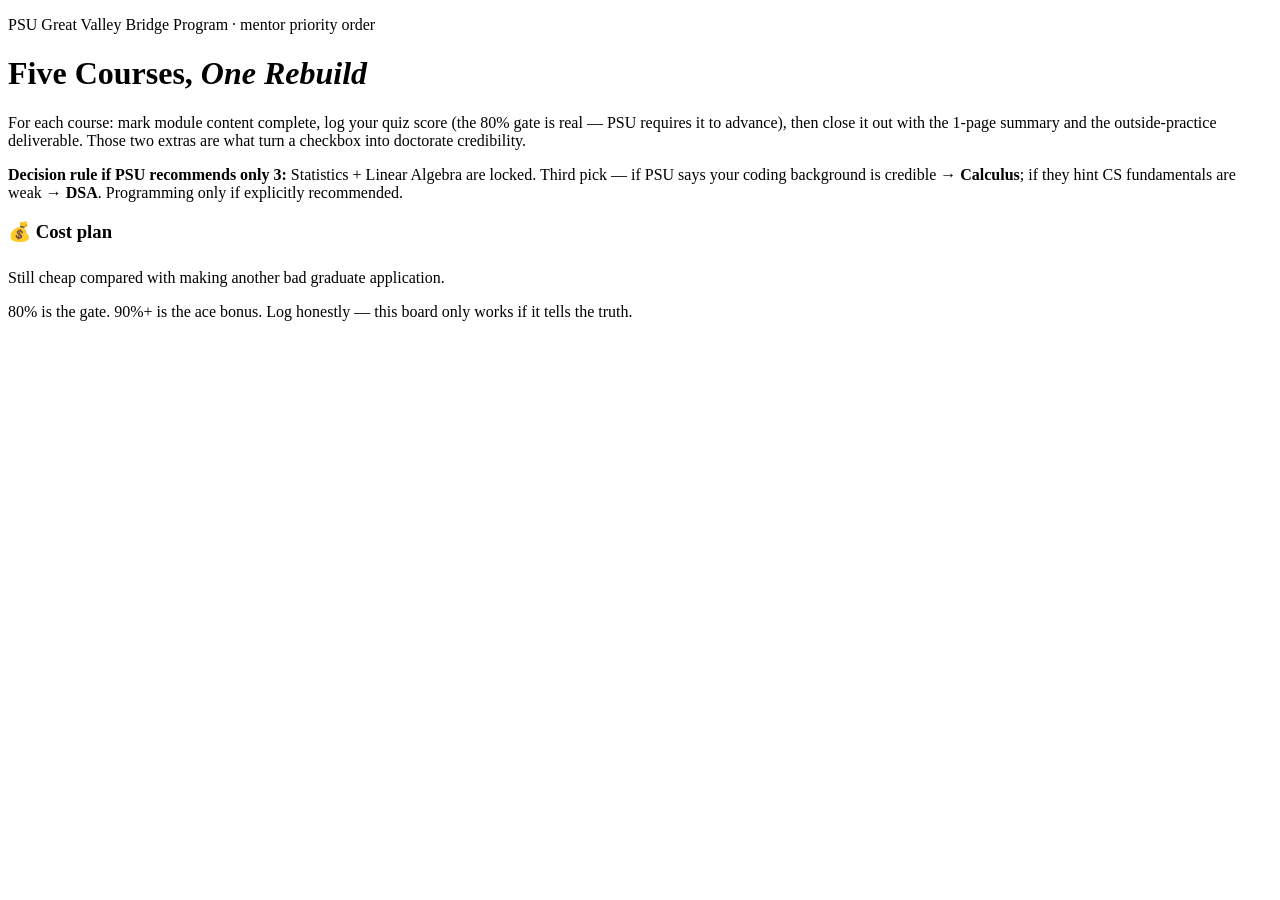
==== courses.html @ 09ba7eee "Add files via upload" ====
<!DOCTYPE html>
<html lang="en">
<head>
<meta charset="UTF-8">
<meta name="viewport" content="width=device-width, initial-scale=1.0">
<title>Courses — Lomon Doctorate Academy</title>
<link rel="preconnect" href="https://fonts.googleapis.com">
<link href="https://fonts.googleapis.com/css2?family=Fraunces:ital,wght@0,400;0,600;1,500&family=Space+Grotesk:wght@400;500;700&display=swap" rel="stylesheet">
<link rel="stylesheet" href="css/style.css">
</head>
<body>
<nav id="nav"></nav>
<main>
  <p class="kicker">PSU Great Valley Bridge Program · mentor priority order</p>
  <h1>Five Courses, <em>One Rebuild</em></h1>
  <p class="sub">For each course: mark module content complete, log your quiz score (the 80% gate is real — PSU requires it to advance), then close it out with the 1-page summary and the outside-practice deliverable. Those two extras are what turn a checkbox into doctorate credibility.</p>

  <div class="banner">
    <b>Decision rule if PSU recommends only 3:</b> Statistics + Linear Algebra are locked. Third pick — if PSU says your coding background is credible → <b>Calculus</b>; if they hint CS fundamentals are weak → <b>DSA</b>. Programming only if explicitly recommended.
  </div>

  <div class="card" style="margin:16px 0">
    <h3>💰 Cost plan</h3>
    <table id="costTable"></table>
    <p class="small" style="margin-top:8px">Still cheap compared with making another bad graduate application.</p>
  </div>

  <div id="courses"></div>

  <footer>80% is the gate. 90%+ is the ace bonus. Log honestly — this board only works if it tells the truth.</footer>
</main>

<script src="js/data.js"></script>
<script src="js/app.js"></script>
<script>
function render() {
  const s = STATE;
  document.getElementById("costTable").innerHTML =
    "<tr><th>Item</th><th>Cost</th></tr>" +
    COST_PLAN.map(r => `<tr class="${r.total ? "total" : ""}"><td>${r.item}</td><td>${r.cost}</td></tr>`).join("");

  document.getElementById("courses").innerHTML = COURSES.map(c => {
    const prog = courseProgress(s, c.id);
    const isDone = courseDone(s, c.id);
    return `<div class="card" id="${c.id}" style="margin-bottom:18px;border-left:4px solid ${c.color}">
      <div style="display:flex;justify-content:space-between;flex-wrap:wrap;gap:8px;align-items:baseline">
        <h3 style="font-size:1.2rem">${c.icon} ${c.order}. ${c.code} — ${c.name} ${isDone ? "✅" : ""}</h3>
        <span class="pill gold">${c.weeks}</span>
      </div>
      <p class="small" style="margin:4px 0 10px"><span class="pill">${c.phase}</span> &nbsp; ${c.why}</p>
      <p class="small">📖 ${c.zybook} · <a href="${c.url}" target="_blank" rel="noopener">official course page ↗</a> · <a href="https://support.zybooks.com/hc/en-us/categories/360004050694-Students" target="_blank" rel="noopener">zyBooks help ↗</a></p>
      <div class="bar" style="margin:12px 0"><i style="width:${prog*100}%;background:linear-gradient(90deg,${c.color},var(--gold))"></i></div>

      <table>
        <tr><th>Module</th><th style="width:120px">Content done</th><th style="width:150px">Quiz score</th><th style="width:90px">Gate</th></tr>
        ${c.modules.map((m, i) => {
          const key = c.id + "_m" + (i + 1);
          const score = s.quizzes[key];
          return `<tr>
            <td>${m}</td>
            <td><input type="checkbox" ${s.modules[key] ? "checked" : ""} style="accent-color:${c.color};width:16px;height:16px"
                 onchange="commit(st => st.modules['${key}'] = this.checked)"></td>
            <td><input type="number" min="0" max="100" placeholder="%" value="${score ?? ""}" style="width:80px"
                 onchange="logQuiz('${key}', this.value)"></td>
            <td>${score == null ? "—" : score >= 90 ? '<span class="pill ok">ACE 💯</span>' : score >= 80 ? '<span class="pill ok">PASS</span>' : '<span class="pill" style="color:var(--red);border-color:var(--red)">RETRY</span>'}</td>
          </tr>`;
        }).join("")}
      </table>

      <div class="grid grid-2" style="margin-top:14px">
        <div class="task ${s.summaries[c.id] ? "done" : ""}">
          <input type="checkbox" id="sum_${c.id}" ${s.summaries[c.id] ? "checked" : ""}
            onchange="commit(st => st.summaries['${c.id}'] = this.checked)">
          <label for="sum_${c.id}">✍️ <b>1-page summary written:</b> “${c.summary}” (+${XP.summary} XP)</label>
        </div>
        <div class="task ${s.outside[c.id] ? "done" : ""}">
          <input type="checkbox" id="out_${c.id}" ${s.outside[c.id] ? "checked" : ""}
            onchange="commit(st => st.outside['${c.id}'] = this.checked)">
          <label for="out_${c.id}">🛠️ <b>Outside practice done:</b> ${c.outside} (+${XP.outside} XP)</label>
        </div>
      </div>

      <details style="margin-top:12px">
        <summary class="small" style="cursor:pointer;color:var(--gold)">Exit questions — can you answer these out loud?</summary>
        <ul class="day-tasks">${c.exitQs.map(q => `<li>▸ ${q}</li>`).join("")}</ul>
      </details>
    </div>`;
  }).join("");
}
function logQuiz(key, val) {
  const v = val === "" ? null : Math.max(0, Math.min(100, +val));
  commit(st => { if (v == null) delete st.quizzes[key]; else st.quizzes[key] = v; });
  if (v >= 90) toast("💯 ACE! +" + (XP.quizPass + XP.quizAce) + " XP");
  else if (v >= 80) toast("✅ Gate passed! +" + XP.quizPass + " XP");
  else if (v != null) toast("Below 80 — review the missed Challenge Activities and retake.");
}
function onStateChange() { render(); }
document.addEventListener("DOMContentLoaded", () => {
  render();
  if (location.hash) document.querySelector(location.hash)?.scrollIntoView();
});
</script>
</body>
</html>
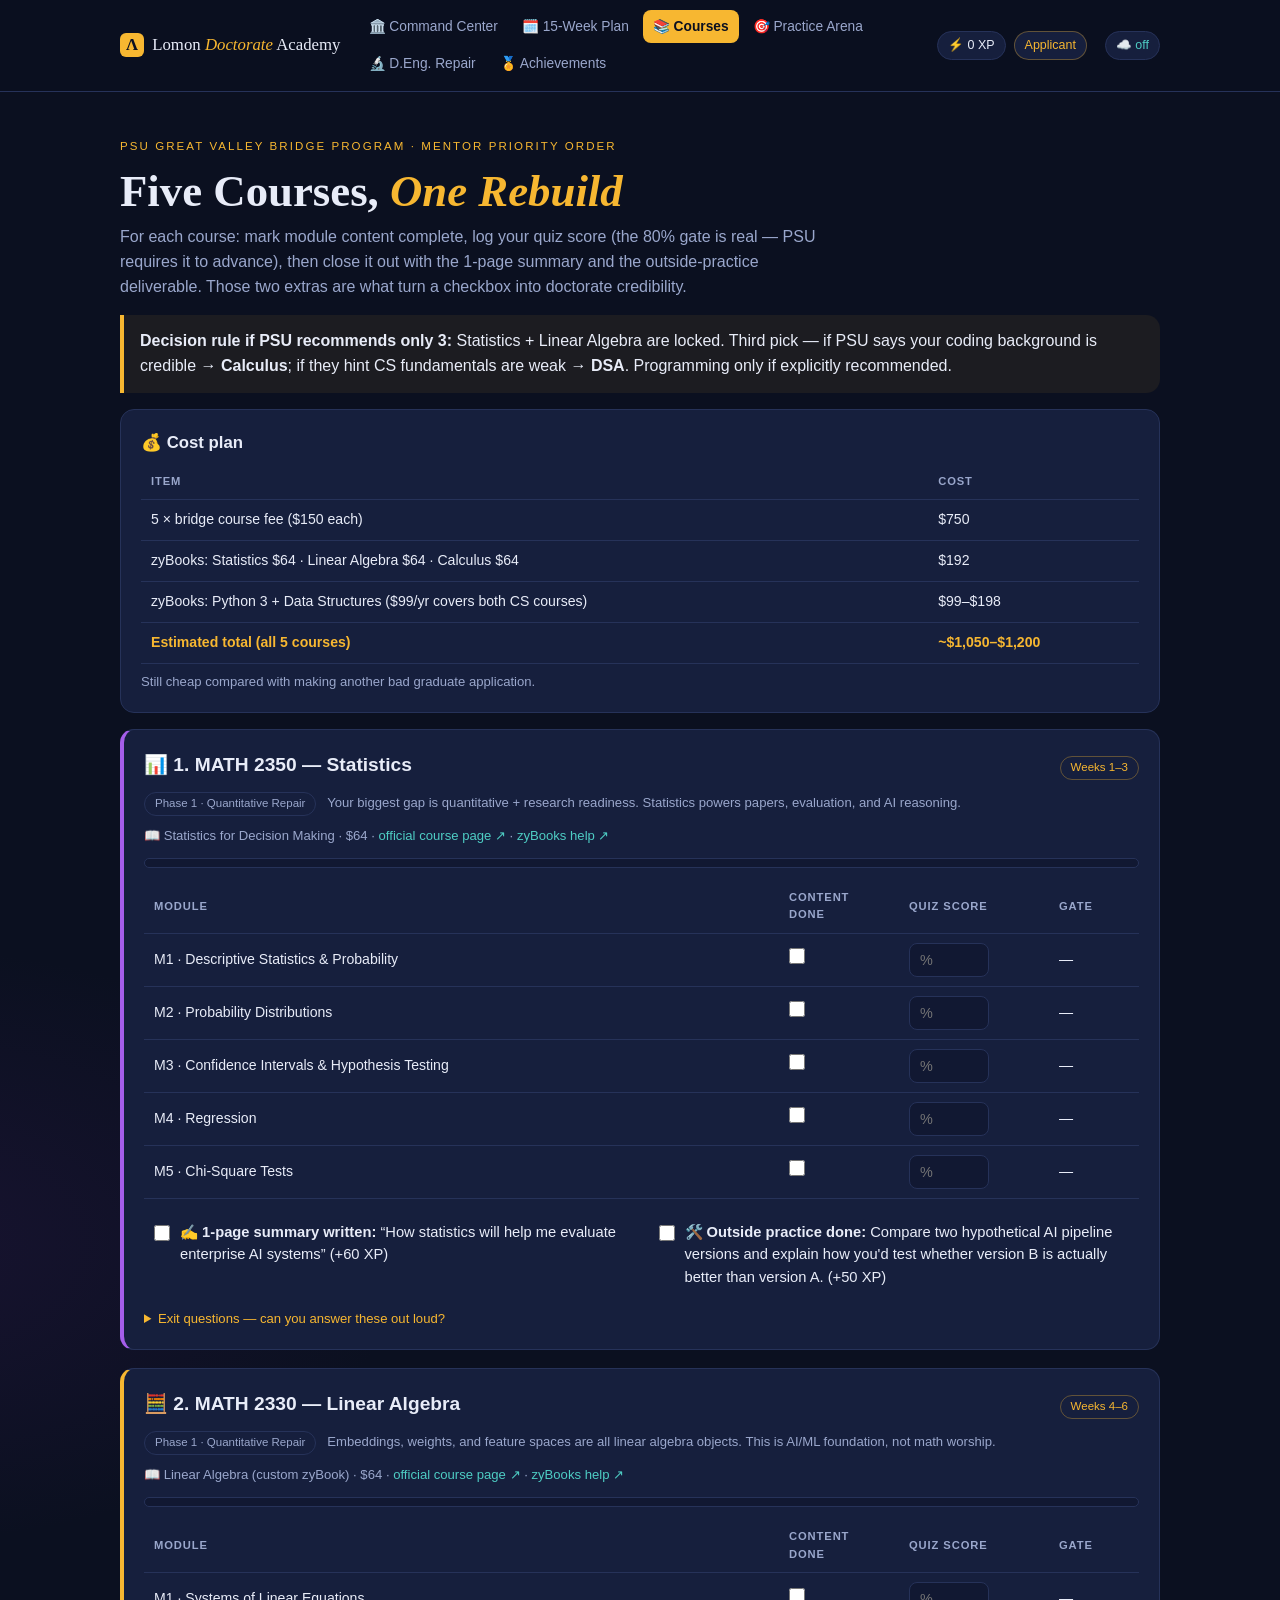
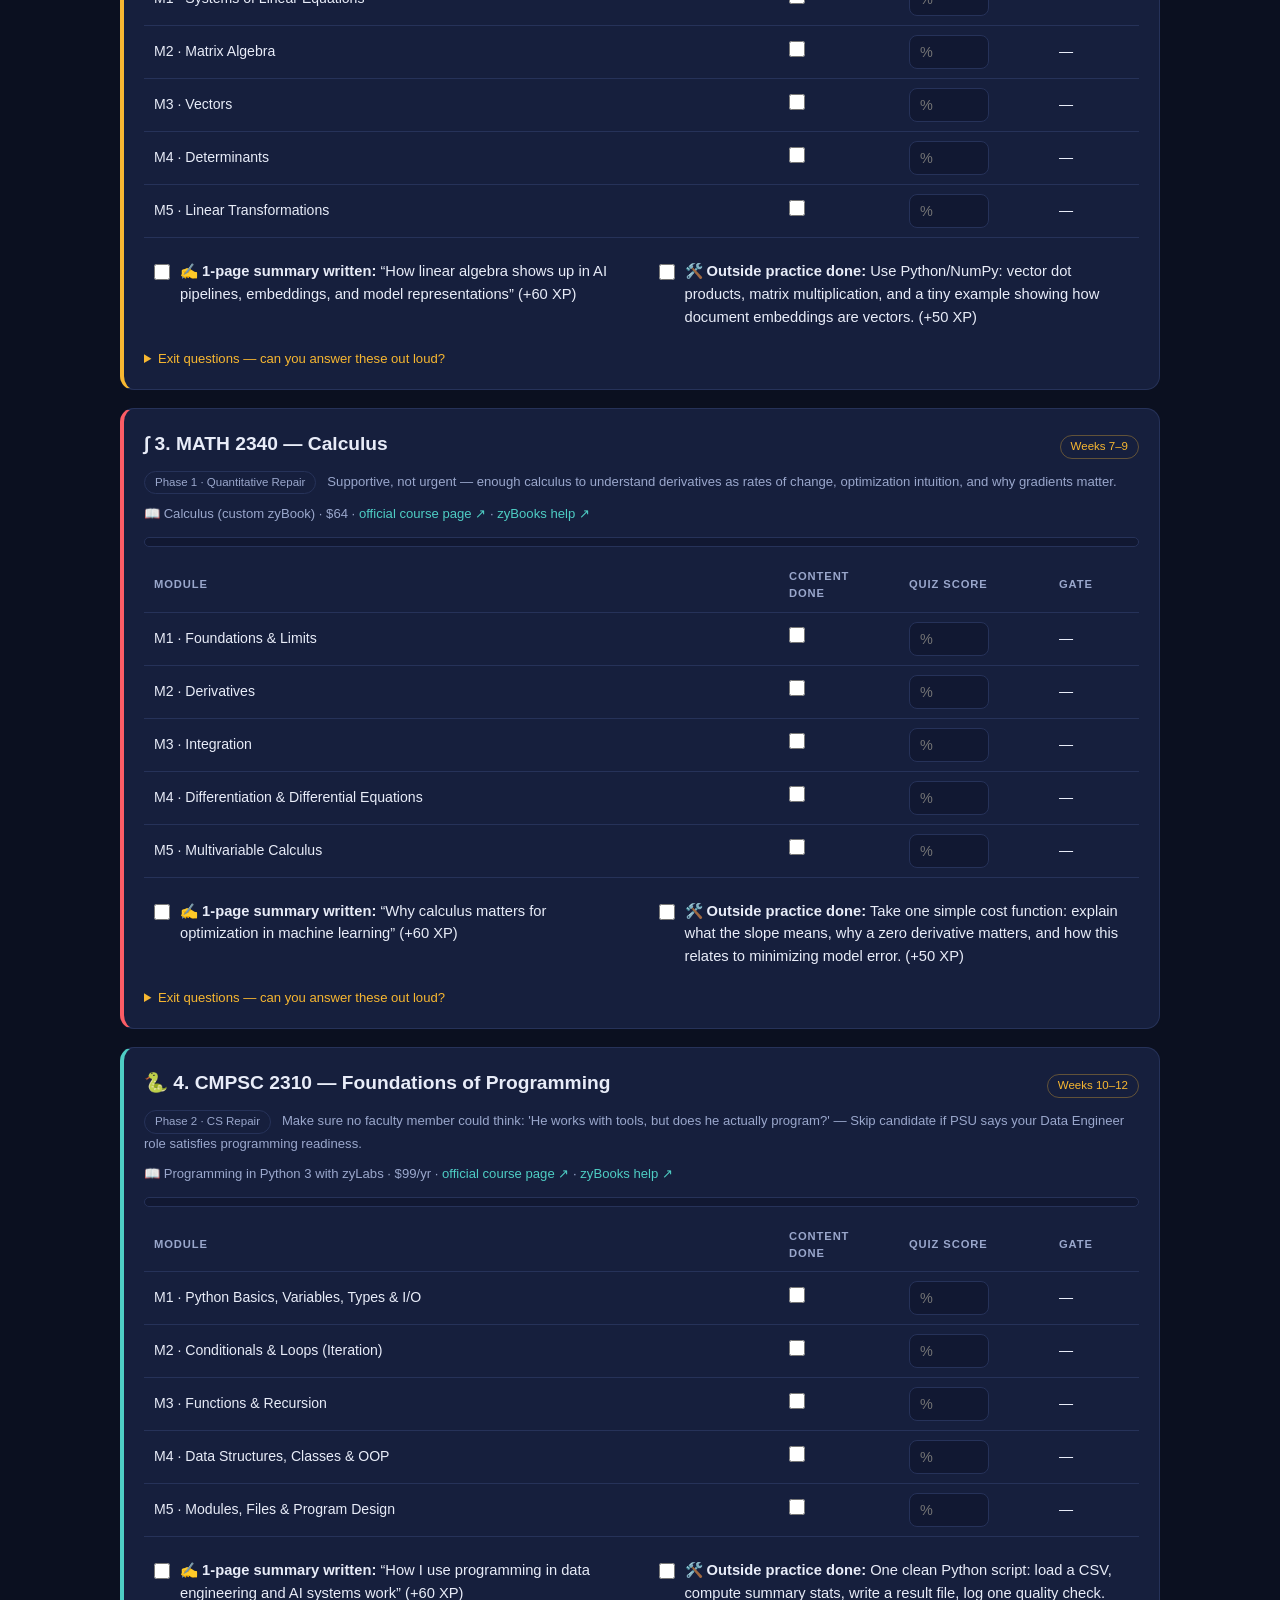
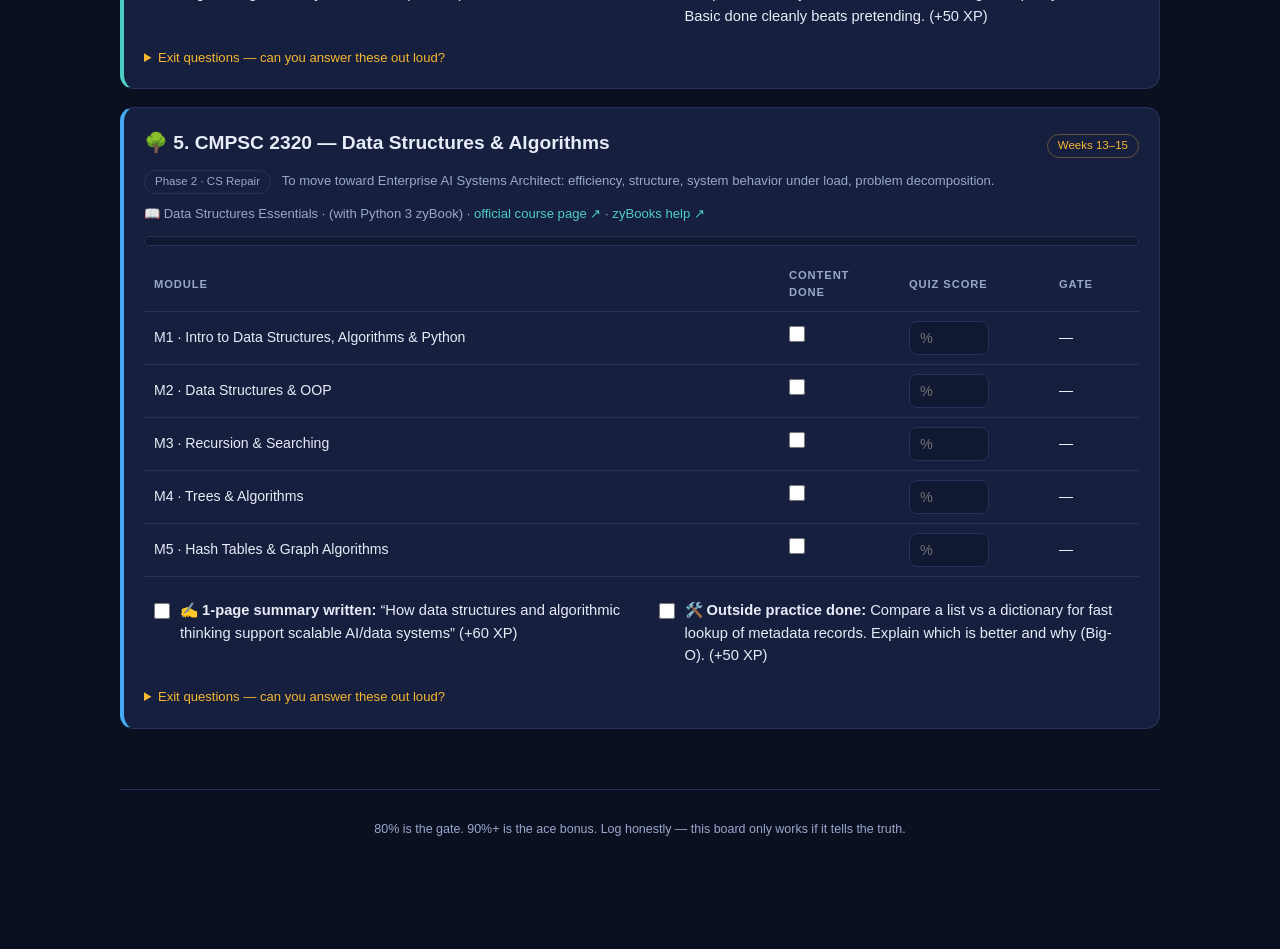
==== commit b2767f8f: "Add files via upload" ====
--- a/courses.html
+++ b/courses.html
@@ -32,6 +32,7 @@
 
 <script src="js/data.js"></script>
 <script src="js/app.js"></script>
+<script src="js/sync.js"></script>
 <script>
 function render() {
   const s = STATE;
--- a/css/style.css
+++ b/css/style.css
@@ -0,0 +1,183 @@
+/* ============================================================
+   LOMON DOCTORATE ACADEMY — theme
+   ============================================================ */
+:root {
+  --bg: #0b1020;
+  --bg2: #111832;
+  --card: #161f3d;
+  --card2: #1c2750;
+  --line: #263259;
+  --ink: #e8ecf8;
+  --ink-dim: #9aa7cc;
+  --gold: #f7b731;
+  --teal: #4ecdc4;
+  --violet: #a55eea;
+  --red: #fc5c65;
+  --blue: #45aaf2;
+  --ok: #2ecc71;
+  --radius: 14px;
+  --font-display: "Fraunces", Georgia, serif;
+  --font-body: "Space Grotesk", -apple-system, "Segoe UI", sans-serif;
+}
+* { box-sizing: border-box; margin: 0; padding: 0; }
+html { scroll-behavior: smooth; }
+body {
+  background:
+    radial-gradient(1200px 600px at 80% -10%, #1b2a5e66 0%, transparent 60%),
+    radial-gradient(900px 500px at -10% 30%, #3b1b5e44 0%, transparent 60%),
+    var(--bg);
+  color: var(--ink);
+  font-family: var(--font-body);
+  min-height: 100vh;
+  line-height: 1.55;
+}
+main { max-width: 1080px; margin: 0 auto; padding: 28px 20px 90px; }
+a { color: var(--teal); text-decoration: none; }
+a:hover { text-decoration: underline; }
+
+/* ---------- nav ---------- */
+#nav { position: sticky; top: 0; z-index: 50; background: #0b1020ee; backdrop-filter: blur(8px); border-bottom: 1px solid var(--line); }
+.nav-inner { max-width: 1080px; margin: 0 auto; padding: 10px 20px; display: flex; align-items: center; gap: 18px; flex-wrap: wrap; }
+.brand { font-family: var(--font-display); font-size: 1.05rem; color: var(--ink); white-space: nowrap; }
+.brand em { color: var(--gold); font-style: italic; }
+.brand-mark { display: inline-block; background: var(--gold); color: #0b1020; border-radius: 6px; width: 24px; height: 24px; text-align: center; line-height: 24px; font-weight: 700; margin-right: 4px; }
+.nav-links { display: flex; gap: 4px; flex-wrap: wrap; flex: 1; }
+.nav-links a { color: var(--ink-dim); padding: 6px 10px; border-radius: 8px; font-size: .86rem; white-space: nowrap; }
+.nav-links a:hover { color: var(--ink); background: var(--card); text-decoration: none; }
+.nav-links a.active { color: #0b1020; background: var(--gold); font-weight: 600; }
+.nav-xp { display: flex; gap: 8px; align-items: center; }
+.xp-chip, .lvl-chip { font-size: .78rem; padding: 4px 10px; border-radius: 999px; border: 1px solid var(--line); background: var(--card); }
+.lvl-chip { color: var(--gold); border-color: #f7b73155; }
+.nav-toggle { display: none; background: none; border: 1px solid var(--line); color: var(--ink); border-radius: 8px; padding: 4px 10px; font-size: 1rem; cursor: pointer; }
+@media (max-width: 860px) {
+  .nav-toggle { display: block; margin-left: auto; }
+  .nav-links, .nav-xp { display: none; width: 100%; }
+  #nav.open .nav-links { display: flex; }
+  #nav.open .nav-xp { display: flex; }
+}
+
+/* ---------- typography ---------- */
+h1 { font-family: var(--font-display); font-weight: 600; font-size: clamp(1.9rem, 4vw, 2.8rem); line-height: 1.15; margin: 10px 0 8px; }
+h1 em { color: var(--gold); font-style: italic; }
+h2 { font-family: var(--font-display); font-size: 1.5rem; margin: 34px 0 12px; }
+h2 em { color: var(--gold); font-style: italic; }
+h3 { font-size: 1.05rem; margin-bottom: 8px; }
+.kicker { text-transform: uppercase; letter-spacing: .18em; font-size: .72rem; color: var(--gold); margin-top: 18px; }
+.sub { color: var(--ink-dim); max-width: 720px; }
+.small { font-size: .82rem; color: var(--ink-dim); }
+
+/* ---------- cards & layout ---------- */
+.card { background: var(--card); border: 1px solid var(--line); border-radius: var(--radius); padding: 20px; }
+.grid { display: grid; gap: 14px; }
+.grid-2 { grid-template-columns: repeat(auto-fit, minmax(300px, 1fr)); }
+.grid-3 { grid-template-columns: repeat(auto-fit, minmax(230px, 1fr)); }
+.grid-4 { grid-template-columns: repeat(auto-fit, minmax(170px, 1fr)); }
+.stat-card { text-align: center; padding: 18px 10px; }
+.stat-card .big { font-size: 2rem; font-weight: 700; font-family: var(--font-display); }
+.stat-card .lbl { font-size: .75rem; color: var(--ink-dim); text-transform: uppercase; letter-spacing: .1em; }
+.banner { border-left: 4px solid var(--gold); background: #f7b73112; padding: 14px 16px; border-radius: 0 var(--radius) var(--radius) 0; margin: 16px 0; }
+.banner.red { border-color: var(--red); background: #fc5c6512; }
+.banner.teal { border-color: var(--teal); background: #4ecdc412; }
+
+/* ---------- progress bars & rings ---------- */
+.bar { height: 10px; background: var(--bg2); border-radius: 999px; overflow: hidden; border: 1px solid var(--line); }
+.bar > i { display: block; height: 100%; border-radius: 999px; background: linear-gradient(90deg, var(--teal), var(--gold)); transition: width .5s ease; }
+.ring { position: relative; width: 92px; height: 92px; margin: 0 auto; }
+.ring svg { transform: rotate(-90deg); }
+.ring .pct { position: absolute; inset: 0; display: flex; align-items: center; justify-content: center; font-weight: 700; font-size: .95rem; }
+
+/* ---------- buttons & inputs ---------- */
+.btn { display: inline-block; background: var(--gold); color: #0b1020; font-weight: 600; border: none; border-radius: 10px; padding: 10px 18px; cursor: pointer; font-family: var(--font-body); font-size: .92rem; }
+.btn:hover { filter: brightness(1.1); }
+.btn.ghost { background: transparent; color: var(--ink); border: 1px solid var(--line); }
+.btn.small { padding: 6px 12px; font-size: .8rem; }
+.btn.teal { background: var(--teal); }
+.btn.danger { background: transparent; border: 1px solid var(--red); color: var(--red); }
+input[type="text"], input[type="number"], input[type="url"], textarea, select {
+  background: var(--bg2); border: 1px solid var(--line); color: var(--ink); border-radius: 8px;
+  padding: 8px 10px; font-family: var(--font-body); font-size: .9rem; width: 100%;
+}
+textarea { resize: vertical; min-height: 70px; }
+input:focus, textarea:focus, select:focus { outline: 2px solid #f7b73166; }
+
+/* ---------- checkable rows ---------- */
+.task { display: flex; gap: 10px; align-items: flex-start; padding: 8px 10px; border-radius: 8px; }
+.task:hover { background: var(--bg2); }
+.task input { margin-top: 4px; accent-color: var(--gold); width: 16px; height: 16px; flex-shrink: 0; }
+.task.done label { color: var(--ink-dim); text-decoration: line-through; }
+.task label { cursor: pointer; font-size: .92rem; }
+
+/* ---------- week / day cards ---------- */
+.week-card { border: 1px solid var(--line); border-radius: var(--radius); overflow: hidden; margin-bottom: 14px; background: var(--card); }
+.week-head { display: flex; align-items: center; gap: 12px; padding: 14px 18px; cursor: pointer; background: var(--card2); flex-wrap: wrap; }
+.week-head:hover { filter: brightness(1.08); }
+.week-num { font-family: var(--font-display); font-size: 1.2rem; color: var(--gold); white-space: nowrap; }
+.week-theme { flex: 1; font-size: .92rem; min-width: 200px; }
+.week-meta { font-size: .75rem; color: var(--ink-dim); white-space: nowrap; }
+.week-body { display: none; padding: 8px 12px 16px; }
+.week-card.open .week-body { display: block; }
+.day-row { border-top: 1px solid var(--line); padding: 10px 6px; }
+.day-row.today { background: #f7b7310d; border-left: 3px solid var(--gold); border-radius: 6px; }
+.day-title { display: flex; align-items: center; gap: 10px; font-weight: 600; font-size: .9rem; }
+.day-title .date { color: var(--ink-dim); font-weight: 400; font-size: .8rem; }
+.day-title input { accent-color: var(--ok); width: 17px; height: 17px; }
+.day-tasks { margin: 6px 0 0 28px; font-size: .85rem; color: var(--ink-dim); }
+.day-tasks li { margin: 3px 0; list-style: none; }
+.pill { display: inline-block; padding: 2px 10px; border-radius: 999px; font-size: .72rem; border: 1px solid var(--line); color: var(--ink-dim); }
+.pill.gold { color: var(--gold); border-color: #f7b73155; }
+.pill.ok { color: var(--ok); border-color: #2ecc7155; }
+
+/* ---------- badges ---------- */
+.badge-grid { display: grid; grid-template-columns: repeat(auto-fill, minmax(150px, 1fr)); gap: 12px; }
+.badge { text-align: center; padding: 16px 8px; border-radius: var(--radius); border: 1px solid var(--line); background: var(--card); position: relative; }
+.badge .b-icon { font-size: 2rem; filter: grayscale(1) opacity(.35); }
+.badge.earned .b-icon { filter: none; }
+.badge .b-name { font-weight: 600; font-size: .84rem; margin-top: 6px; }
+.badge .b-desc { font-size: .72rem; color: var(--ink-dim); margin-top: 3px; }
+.badge.earned { box-shadow: 0 0 0 1px #f7b73144, 0 4px 18px #f7b73122; }
+.badge .tier { position: absolute; top: 8px; right: 8px; font-size: .65rem; text-transform: uppercase; letter-spacing: .08em; }
+.tier.bronze { color: #cd7f32; } .tier.silver { color: #c0c6d4; } .tier.gold { color: var(--gold); } .tier.diamond { color: #7ee8fa; }
+
+/* ---------- practice arena ---------- */
+.subject-btn { display: flex; align-items: center; gap: 10px; width: 100%; text-align: left; background: var(--card); border: 1px solid var(--line); color: var(--ink); border-radius: 12px; padding: 14px; cursor: pointer; font-family: var(--font-body); font-size: .95rem; }
+.subject-btn:hover { border-color: var(--gold); }
+.subject-btn.sel { border-color: var(--gold); background: #f7b7310d; }
+.q-card { background: var(--card2); border: 1px solid var(--line); border-radius: var(--radius); padding: 22px; }
+.q-text { font-size: 1.08rem; margin-bottom: 16px; white-space: pre-wrap; }
+.q-text code, .day-tasks code, .q-choice code { background: #0b1020; padding: 2px 6px; border-radius: 5px; font-size: .9em; color: var(--teal); }
+pre.code { background: #0b1020; border: 1px solid var(--line); border-radius: 10px; padding: 14px; overflow-x: auto; font-size: .88rem; color: var(--teal); margin-bottom: 16px; white-space: pre; }
+.q-choice { display: block; width: 100%; text-align: left; background: var(--bg2); border: 1px solid var(--line); color: var(--ink); border-radius: 10px; padding: 12px 14px; margin: 8px 0; cursor: pointer; font-family: var(--font-body); font-size: .92rem; }
+.q-choice:hover { border-color: var(--teal); }
+.q-choice.correct { border-color: var(--ok); background: #2ecc7115; }
+.q-choice.wrong { border-color: var(--red); background: #fc5c6515; }
+.explain { border-left: 3px solid var(--teal); background: #4ecdc40d; padding: 12px 14px; border-radius: 0 10px 10px 0; margin-top: 14px; font-size: .9rem; }
+.session-bar { display: flex; gap: 14px; align-items: center; flex-wrap: wrap; margin-bottom: 16px; }
+
+/* ---------- tables ---------- */
+table { width: 100%; border-collapse: collapse; font-size: .88rem; }
+th, td { text-align: left; padding: 9px 10px; border-bottom: 1px solid var(--line); }
+th { color: var(--ink-dim); font-weight: 600; text-transform: uppercase; font-size: .7rem; letter-spacing: .08em; }
+tr.total td { font-weight: 700; color: var(--gold); }
+
+/* ---------- timeline ---------- */
+.timeline { position: relative; margin-left: 10px; padding-left: 26px; border-left: 2px solid var(--line); }
+.tl-item { position: relative; padding: 10px 0 18px; }
+.tl-item::before { content: ""; position: absolute; left: -33px; top: 16px; width: 12px; height: 12px; border-radius: 50%; background: var(--card); border: 2px solid var(--ink-dim); }
+.tl-item.key::before { background: var(--gold); border-color: var(--gold); box-shadow: 0 0 12px #f7b73188; }
+.tl-when { font-weight: 700; color: var(--gold); font-size: .85rem; }
+.tl-what { font-size: .9rem; color: var(--ink-dim); margin-top: 3px; max-width: 640px; }
+
+/* ---------- toast & confetti ---------- */
+#toast { position: fixed; bottom: 26px; left: 50%; transform: translateX(-50%) translateY(20px); background: var(--card2); border: 1px solid var(--gold); color: var(--ink); padding: 12px 22px; border-radius: 12px; opacity: 0; transition: all .3s; z-index: 100; pointer-events: none; font-size: .92rem; box-shadow: 0 8px 30px #00000088; }
+#toast.show { opacity: 1; transform: translateX(-50%) translateY(0); }
+.confetti { position: fixed; top: -12px; width: 9px; height: 14px; z-index: 99; border-radius: 2px; animation: fall 1.9s ease-in forwards; pointer-events: none; }
+@keyframes fall { to { transform: translateY(105vh) rotate(720deg); opacity: .7; } }
+
+/* ---------- paper log ---------- */
+.paper-card { border: 1px solid var(--line); border-radius: 12px; padding: 14px 16px; background: var(--card); margin-bottom: 10px; }
+.paper-card h4 { font-size: .95rem; margin-bottom: 6px; }
+.paper-fields { display: grid; grid-template-columns: repeat(auto-fit, minmax(200px, 1fr)); gap: 8px; font-size: .82rem; }
+.paper-fields b { color: var(--gold); font-size: .72rem; text-transform: uppercase; letter-spacing: .06em; display: block; }
+.field-lbl { color: var(--gold); font-size: .72rem; text-transform: uppercase; letter-spacing: .06em; display: block; margin: 10px 0 4px; }
+
+footer { text-align: center; color: var(--ink-dim); font-size: .78rem; padding: 30px 0 20px; border-top: 1px solid var(--line); margin-top: 60px; }
